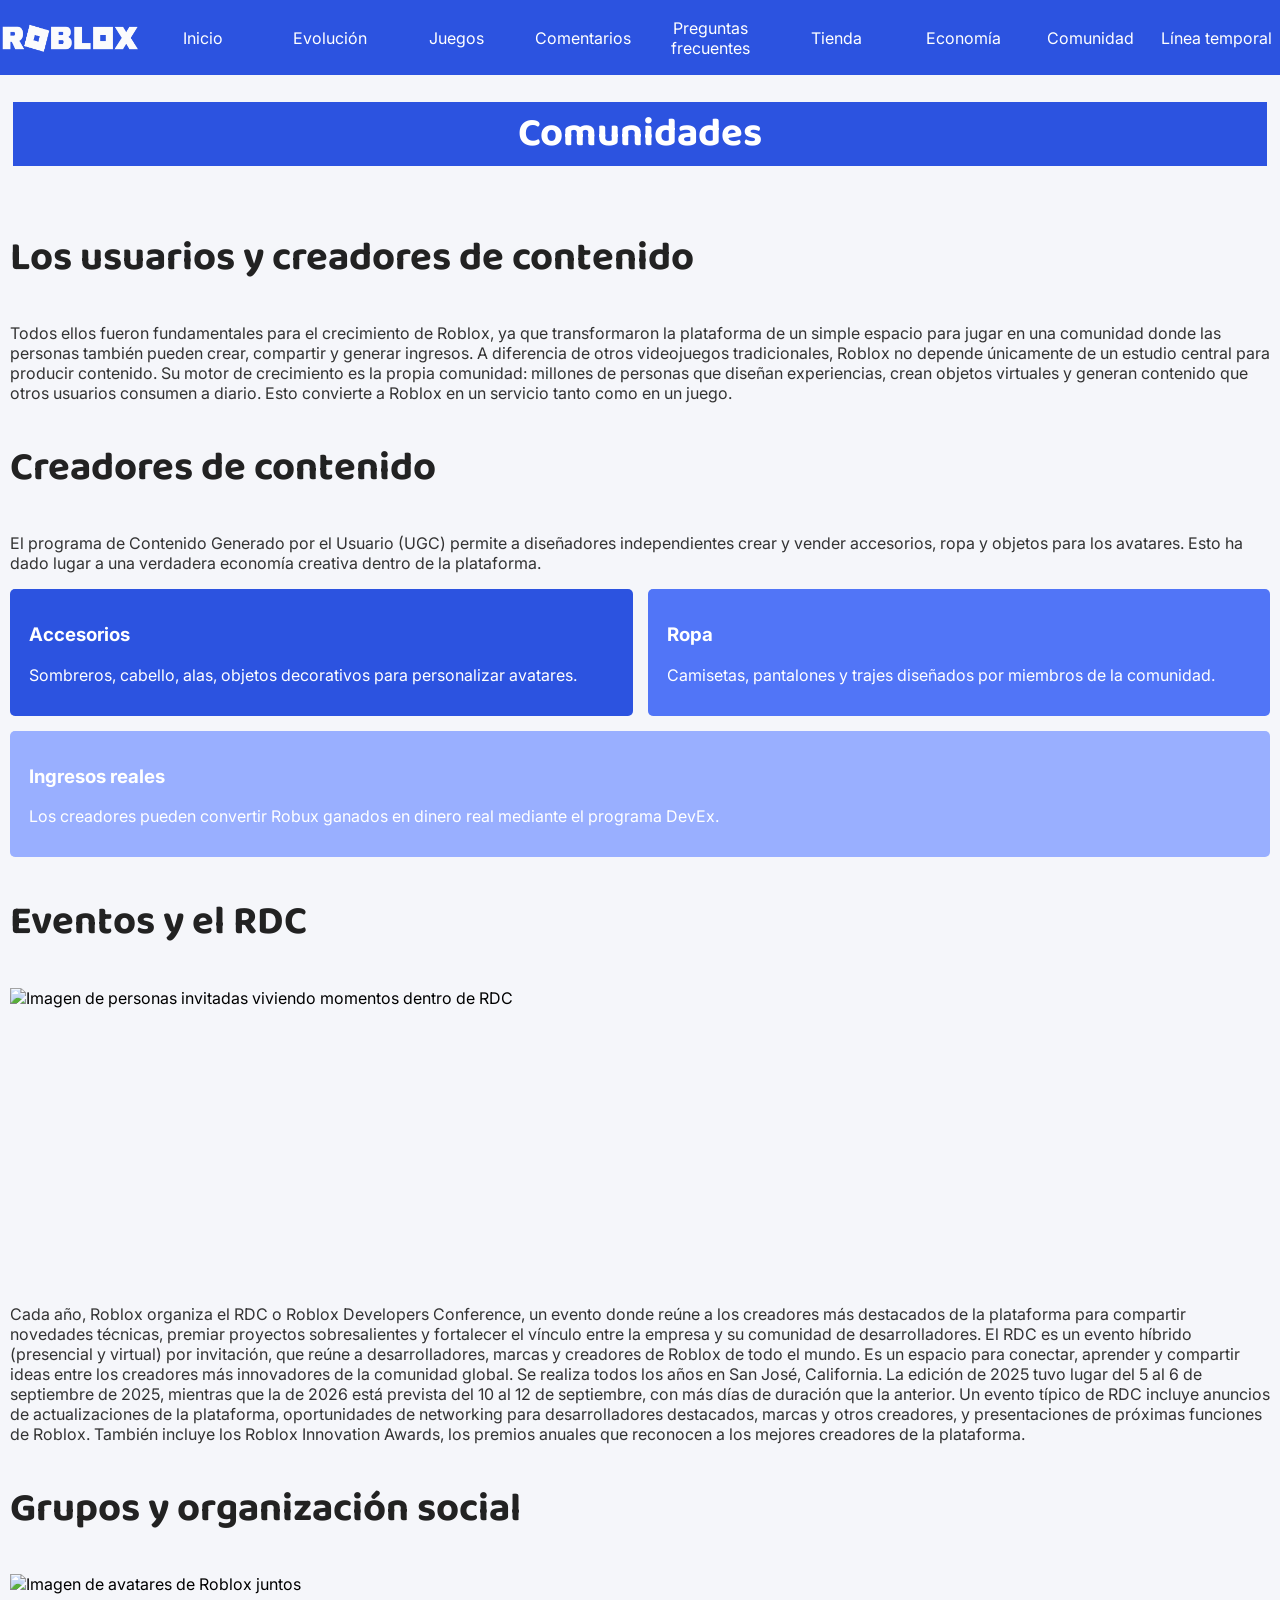
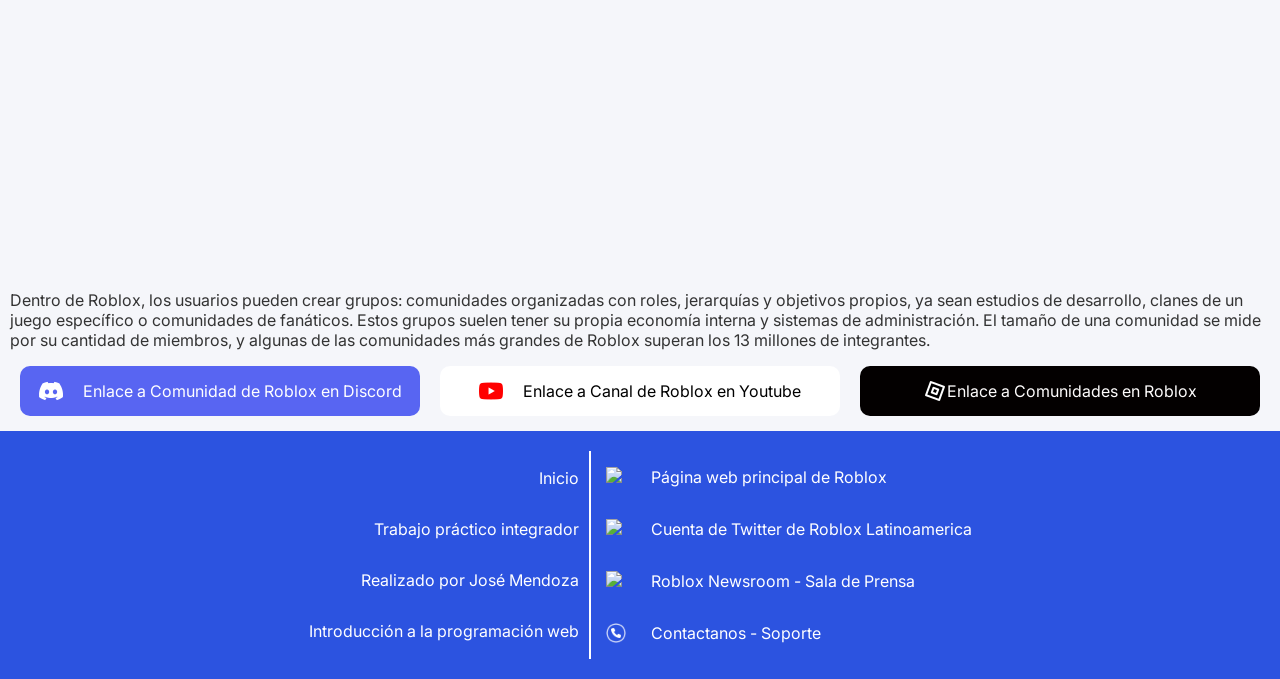
==== HTML/comunidad.html @ 5ef49c11 "Estructura actual del proyecto" ====
<!DOCTYPE html>
<html lang="es">
    <head>
        <meta charset="UTF-8">
        <meta name="author" content="José Mendoza">
        <meta name="description" content="Como está conformada la comunidad de Roblox">
        <meta name="keywords" content="Roblox, comunidad, grupos, eventos">
        <meta name="viewport" content="width=device-width, initial-scale=1.0">
        <title>Comunidad</title>
        <link rel="icon" href="https://i.pinimg.com/170x/2d/86/10/2d861021980ce7ecafe733d9e08bb48f.jpg">
        <link rel="preconnect" href="https://fonts.googleapis.com">
        <link href="https://fonts.googleapis.com/css2?family=Baloo+2:wght@600;700&family=Inter:wght@400;500&display=swap" rel="stylesheet">
        <style>
            nav {
                display: flex; 
                justify-content: space-evenly; 
                align-items: center;
                background-color: #2c53e0;
            }

            .nav_logo{
                display: flex;
                justify-content: center;
                align-items: center;
            }

            nav div {
                text-align: center;
                height: 75px;
                flex: 1;
            }

            nav div a {
                color: white;
                text-decoration: none;
                display: flex;
                height: 100%;
                justify-content: center;
                align-items: center;
            }

            nav div a.link:hover{
                background-color: white;
                color: black;
            }

            body {
                margin: 0;
                min-height: 100vh;
                background-color: #f5f6fa;
                display: flex;
                flex-direction: column;
            }

            h1, h2{
                margin-left: 10px;
                font-weight: bold;
                font-size: 40px;
                color: #222;
                font-family: 'Baloo 2', sans-serif;
            }

            main div.cont_titulo_prin{
                display: flex;
                justify-content: center;
            }

            h1.titulo_principal{
                margin-left: 0px;
                color: white;
                background-color: #2c53e0;
                width: 98%;
                text-align: center;
            }
            
            p{
                padding: 0 10px;
                color: #333
            }

            body, p, a, li, button, input, label {
                font-family: 'Inter', sans-serif;
            }

            .contenedor_tarjetas{
                display: flex;
                flex-wrap: wrap;
                gap: 15px;
                margin-top: 15px;
                margin-left: 10px;
                margin-right: 10px;
            }

            .tarjeta{
                padding: 15px;
                border-radius: 5px;
                flex: 1;
                min-width: 400px;
            }

            div.tarjeta p {
                padding: 0;
                color: white;
            }

            div.tarjeta[class="tarjeta t1"]{
                border-left: 4px solid #2c53e0;
                background-color: #2c53e0;
                color: white;
            }

            div.tarjeta[class="tarjeta t2"]{
                border-left: 4px solid #5175f7;
                background-color: #5175f7;
                color: white;
            }

            div.tarjeta[class="tarjeta t3"]{
                border-left: 4px solid #99afff;
                background-color: #99afff;
                color: white;
            }

            main article img{
                width: 98%;
                min-height: 300px;
                margin-left: 10px;
            }

            div.link_discord{
                display: flex;
                flex-direction: row;
                justify-content: center;
                margin-bottom: 15px;
            }

            div.link_discord a {
                display: flex;
                background-color: #5865F2;
                border-radius: 10px;
                justify-content: center;
                align-items: center;
                gap: 20px;
                min-width: 400px;
                min-height: 40px;
                color: white;
                text-decoration: none;
            }

            div.link_youtube{
                display: flex;
                flex-direction: row;
                justify-content: center;
                margin-bottom: 15px;
            }

            div.link_youtube a{
                display: flex;
                background-color: #FFFFFF;
                border-radius: 10px;
                justify-content: center;
                align-items: center;
                gap: 20px;
                min-width: 400px;
                min-height: 40px;
                color: black;
                text-decoration: none;
            }

            div.link_comunidades_rblx{
                display: flex;
                flex-direction: row;
                justify-content: center;
                margin-bottom: 15px;
            }

            div.link_comunidades_rblx a{
                display: flex;
                background-color: #030000;
                border-radius: 10px;
                justify-content: center;
                align-items: center;
                min-width: 400px;
                min-height: 50px;
                color: rgb(255, 253, 253);
                text-decoration: none;
            }

            div.enlaces{
                display: flex;
                justify-content: space-evenly;
                flex-wrap: wrap;
            }

            main article div a img {
                width: 30px;
                height: 30px;
            }

            footer {
                background-color: #2c53e0;
                color: white;
                padding: 20px;
                margin-top: auto;
                display: flex;
                justify-content: center;
            }

            footer div.lad_izq{
                border-right: 2px solid white;
                text-align: right;
                display: flex;
                flex-direction: column;
                justify-content: center;
                gap: 31px;
            }

            footer div.lad_izq p{
                margin: 0;
                color: white;
            }

            footer div.lad_der{
                text-align: left;
                display: flex;
                flex-direction: column;
                justify-content: center;
            }
            
            footer div.lad_der > div{
                display: flex;
                flex-direction: row;
                text-align: left;
            }

            footer div.lad_der div p{
                color: white;
            }

            footer div a{
                text-decoration: none;
                margin: 0 15px;
                display: flex;
                align-items: center;
                justify-content: center;
            }

            footer div a img{
                width: 20px;
                height: 20px;
            }
        </style>
    </head>
    <body>
        <header>
            <nav>
                <div class="nav_logo">
                    <img src="../Images/roblox-logo-2022.png" height="50px" width="140px" alt="Logo de Roblox azul">
                </div>
                <div>
                    <a class="link" href="../index.html">Inicio</a>
                </div>
                <div>
                    <a class="link" href="./evolucion.html">Evolución</a>
                </div>
                <div>
                    <a class="link" href="./juegos.html">Juegos</a>
                </div>
                <div>
                    <a class="link" href="./testimonios.html"> Comentarios</a>
                </div>
                <div>
                    <a class="link" href="./preguntas.html">
                    Preguntas frecuentes</a>
                </div>
                <div>
                    <a class="link" href="./tienda.html">Tienda</a>
                </div>
                <div>
                    <a class="link" href="./economia.html">Economía</a>
                </div>
                <div>
                    <a class="link" href="./comunidad.html">Comunidad</a>
                </div>
                <div>
                    <a class="link" href="./lineatemp.html">Línea temporal</a>
                </div>
            </nav>
        </header>
        <main>
            <div class="cont_titulo_prin">
                <h1 class="titulo_principal">Comunidades</h1>
            </div>
            <article>
                <h2>Los usuarios y creadores de contenido</h2>
                <p>
                    Todos ellos fueron fundamentales para el crecimiento de Roblox, ya que transformaron la plataforma de un simple espacio para jugar en una comunidad donde las personas también pueden crear, compartir y generar ingresos.
                    A diferencia de otros videojuegos tradicionales, Roblox no depende únicamente de un estudio central para producir contenido. Su motor de crecimiento es la propia comunidad: millones de personas que diseñan experiencias, crean objetos virtuales y generan contenido que otros usuarios consumen a diario. Esto convierte a Roblox en un servicio tanto como en un juego.
                </p>
            </article>
            <article>
                <h2>Creadores de contenido</h2>
                <p>El programa de Contenido Generado por el Usuario (UGC) permite a diseñadores independientes crear y vender accesorios, ropa y objetos para los avatares. Esto ha dado lugar a una verdadera economía creativa dentro de la plataforma.</p>
                <div class="contenedor_tarjetas">
                    <div class="tarjeta t1">
                        <h3>Accesorios</h3>
                        <p>Sombreros, cabello, alas, objetos decorativos para personalizar avatares.</p>
                    </div>
                    <div class="tarjeta t2">
                        <h3>Ropa</h3>
                        <p>Camisetas, pantalones y trajes diseñados por miembros de la comunidad.</p>
                    </div>
                    <div class="tarjeta t3">
                        <h3>Ingresos reales</h3>
                        <p>Los creadores pueden convertir Robux ganados en dinero real mediante el programa DevEx.</p>
                    </div>
                </div>
            </article>
            <article>
                <h2>Eventos y el RDC</h2>
                <img src="https://deusens.com/uploads/blog/2025/09/RDC-2025/RDC25-general.webp" alt="Imagen de personas invitadas viviendo momentos dentro de RDC">
                <p>
                    Cada año, Roblox organiza el RDC o Roblox Developers Conference, un evento donde reúne a los creadores más destacados de la plataforma para compartir novedades técnicas, premiar proyectos sobresalientes y fortalecer el vínculo entre la empresa y su comunidad de desarrolladores.
                    El RDC es un evento híbrido (presencial y virtual) por invitación, que reúne a desarrolladores, marcas y creadores de Roblox de todo el mundo. Es un espacio para conectar, aprender y compartir ideas entre los creadores más innovadores de la comunidad global. 
                    Se realiza todos los años en San José, California. La edición de 2025 tuvo lugar del 5 al 6 de septiembre de 2025, mientras que la de 2026 está prevista del 10 al 12 de septiembre, con más días de duración que la anterior. 
                    Un evento típico de RDC incluye anuncios de actualizaciones de la plataforma, oportunidades de networking para desarrolladores destacados, marcas y otros creadores, y presentaciones de próximas funciones de Roblox. También incluye los Roblox Innovation Awards, los premios anuales que reconocen a los mejores creadores de la plataforma. 
                </p>
            </article>
            <article>
                <h2>Grupos y organización social</h2>
                <img src="https://wallpapers.com/images/hd/cool-roblox-pictures-zrqgg26w50c0ux82.jpg" alt="Imagen de avatares de Roblox juntos">
                <p>
                    Dentro de Roblox, los usuarios pueden crear grupos: comunidades organizadas con roles, jerarquías y objetivos propios, ya sean estudios de desarrollo, clanes de un juego específico o comunidades de fanáticos. Estos grupos suelen tener su propia economía interna y sistemas de administración. El tamaño de una comunidad se mide por su cantidad de miembros, y algunas de las comunidades más grandes de Roblox superan los 13 millones de integrantes.
                </p>
            </article>
            <div class="enlaces">
                <div class="link_discord">
                    <a href="https://discord.gg/robloxunofficial" target="_blank">
                        <img src="../Images/discord.png" alt="Icono de Discord">
                        Enlace a Comunidad de Roblox en Discord
                    </a>
                </div>
                <div class="link_youtube">
                    <a href="https://www.youtube.com/Roblox" target="_blank">
                        <img src="../Images/youtube.png" alt="Icono de Youtube">
                        Enlace a Canal de Roblox en Youtube
                    </a>
                </div>
                <div class="link_comunidades_rblx">
                    <a href="https://www.roblox.com/communities" target="_blank">
                        <img src="../Images/roblox.png" alt="Icono de Roblox Communities">
                        Enlace a Comunidades en Roblox
                    </a>
                </div>
            </div>
        </main>
        <footer>
            <div class="lad_izq">
                <p>Inicio</p>
                <p>Trabajo práctico integrador</p>
                <p>Realizado por José Mendoza</p>
                <p>Introducción a la programación web</p>
            </div>
            <div class="lad_der">
                <div>
                    <a href="https://www.roblox.com/home" target="_blank">
                        <img src="https://i.pinimg.com/170x/2d/86/10/2d861021980ce7ecafe733d9e08bb48f.jpg" alt="Icono de Roblox">
                    </a>
                    <p>Página web principal de Roblox</p>
                </div>
                <div>
                    <a href="https://x.com/Roblox" target="_blank">
                        <img src="https://cdn.iconscout.com/icon/free/png-256/free-twitter-logo-icon-download-in-svg-png-gif-file-formats--x-new-sign-logos-pack-icons-7651211.png?f=webp&w=256" alt="Icono de Twitter/X">
                    </a>
                    <p>Cuenta de Twitter de Roblox Latinoamerica</p>
                </div>
                <div>
                    <a href="https://about.roblox.com/es/newsroom" target="_blank">
                        <img src="https://img.icons8.com/color/1200/roblox-studio.jpg" alt="Icono de Roblox Newsroom">
                    </a>
                    <p>Roblox Newsroom - Sala de Prensa</p>
                </div>
                <div>
                    <a href="./contacto.html">
                        <img src="../Images/telephone.png" alt="Icono de contactos">
                    </a>
                    <p>Contactanos - Soporte</p>
                </div>
            </div>
        </footer>  
    </body>
</html>
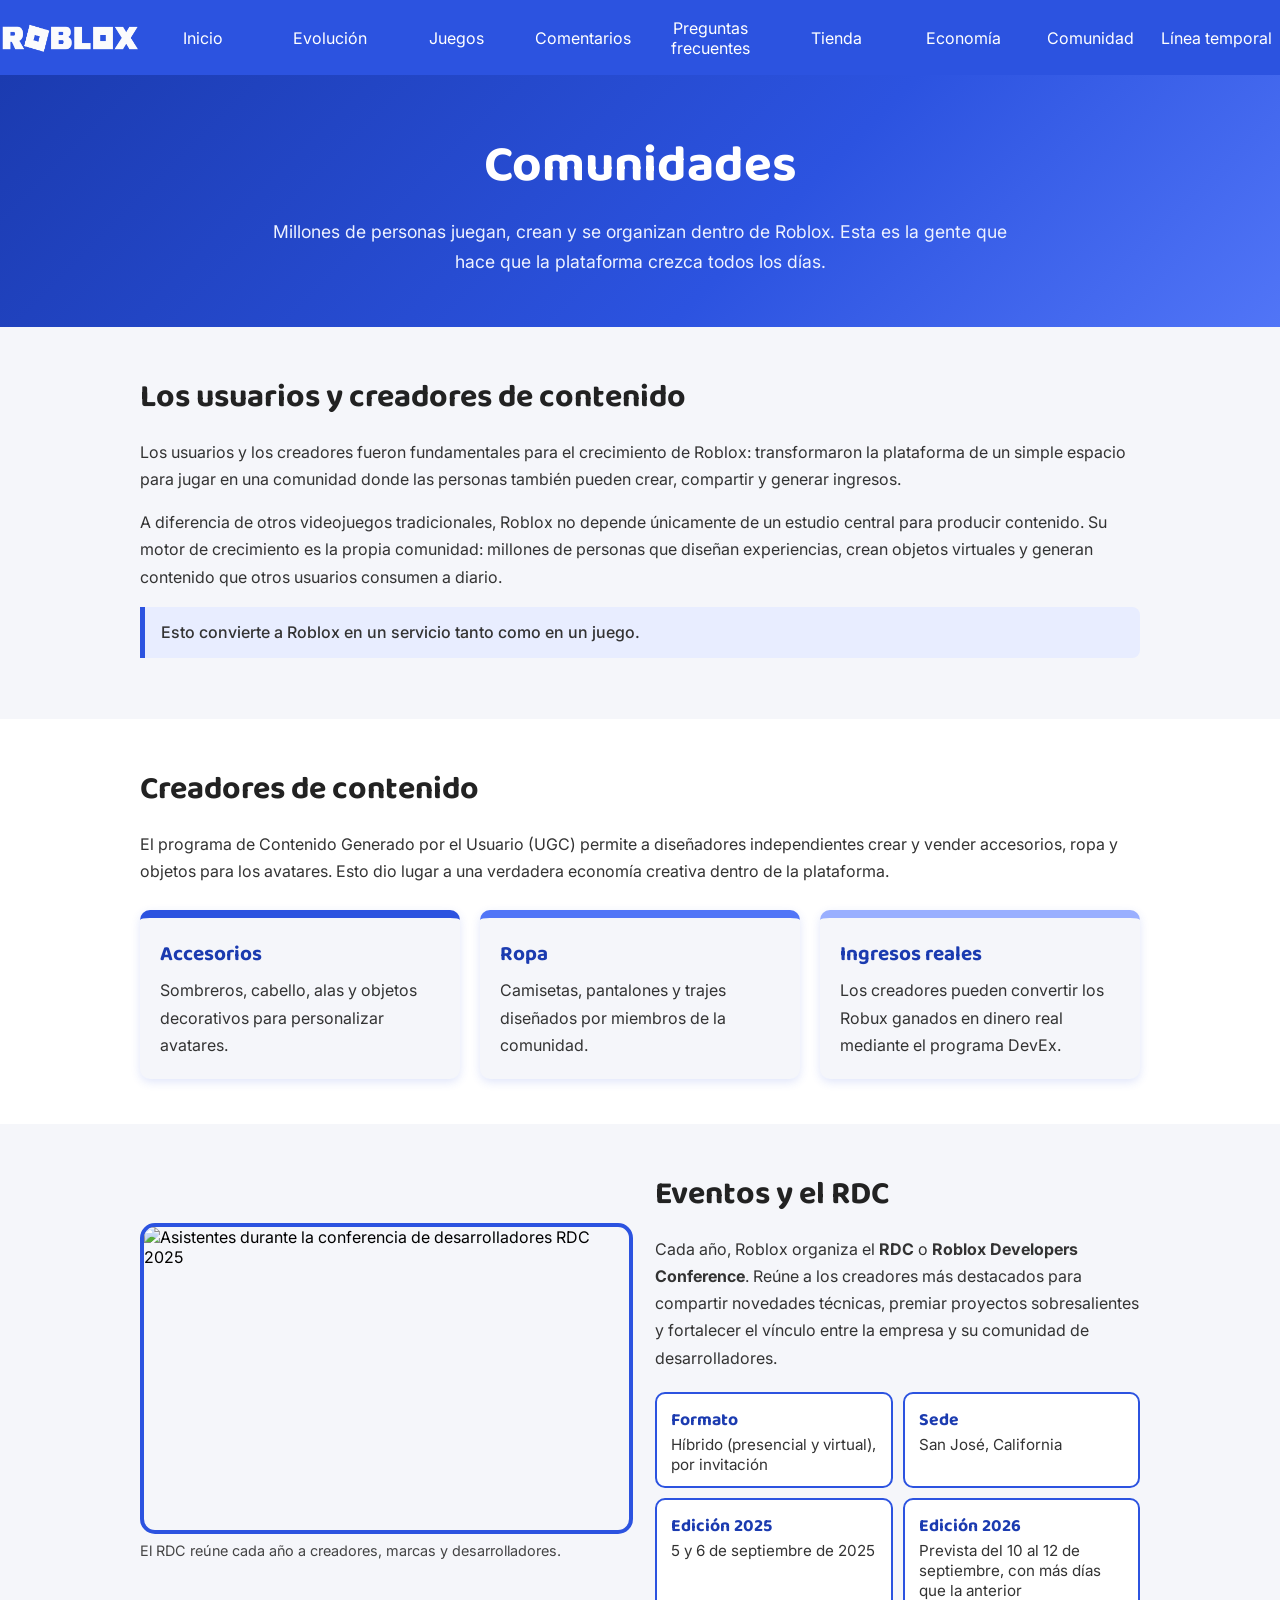
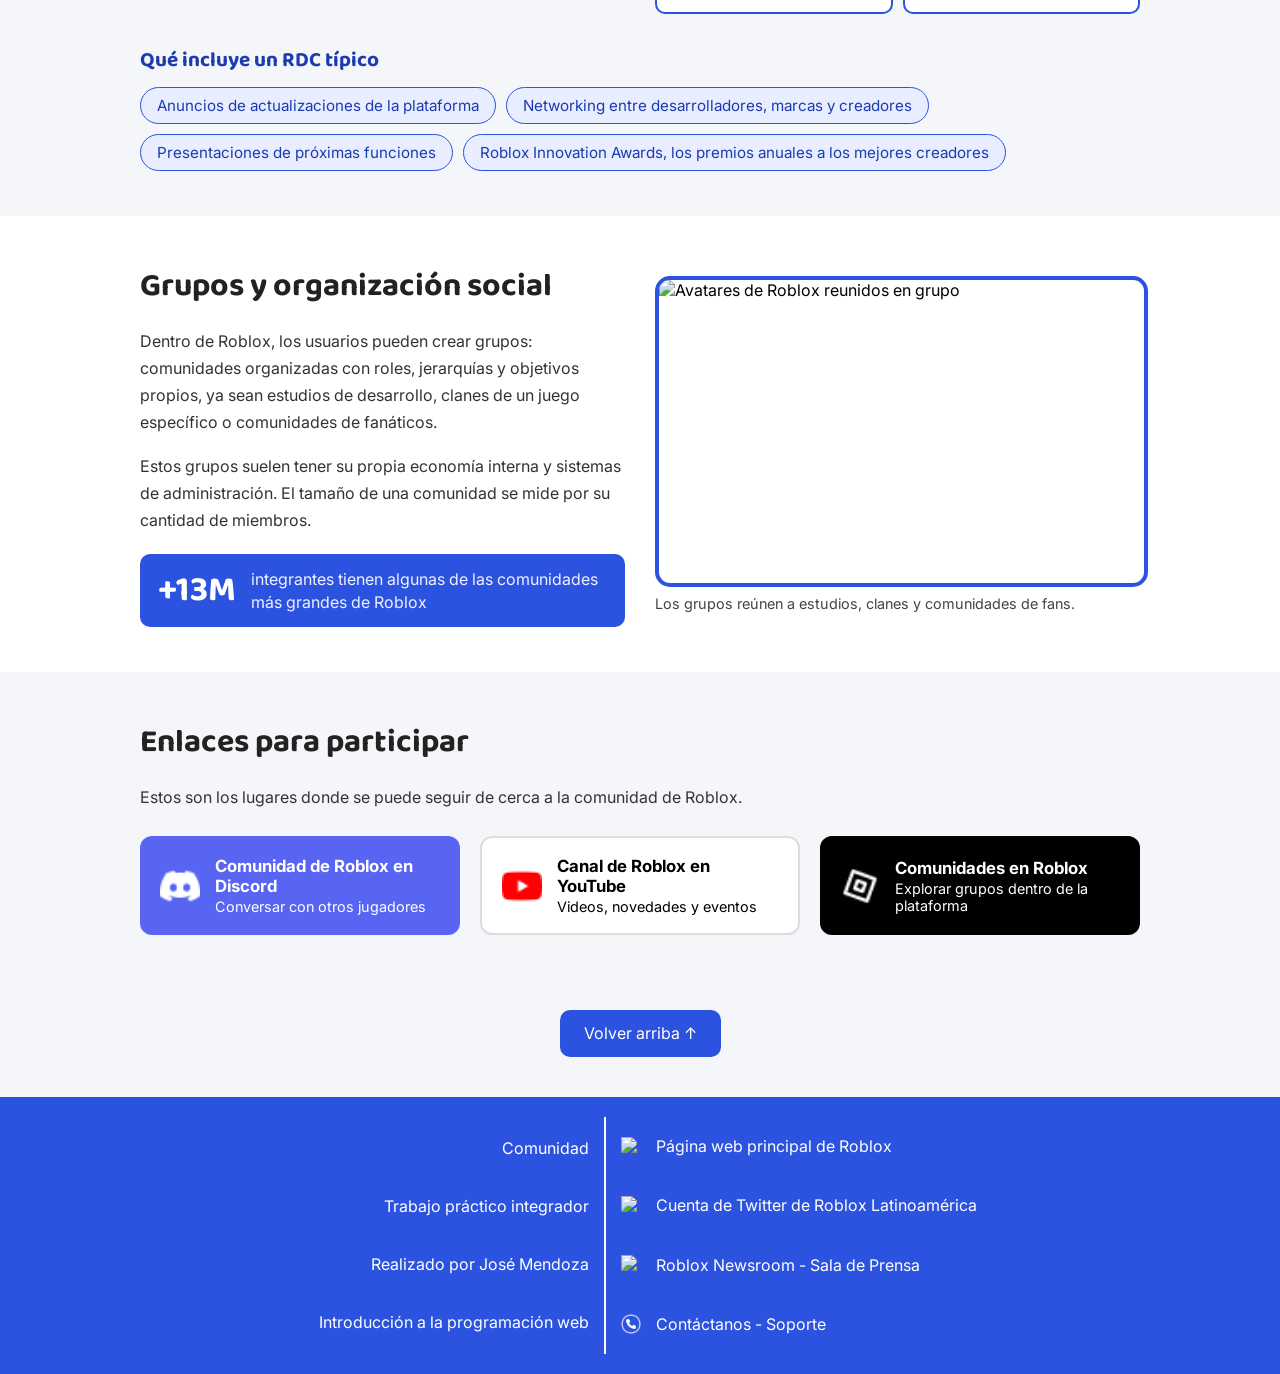
==== commit 58bdcd60: "Modificación del estilo de cada sección de la página y adición de JS a las secciones de tienda, line" ====
--- a/HTML/comunidad.html
+++ b/HTML/comunidad.html
@@ -3,255 +3,22 @@
     <head>
         <meta charset="UTF-8">
         <meta name="author" content="José Mendoza">
-        <meta name="description" content="Como está conformada la comunidad de Roblox">
-        <meta name="keywords" content="Roblox, comunidad, grupos, eventos">
+        <meta name="description" content="Cómo está conformada la comunidad de Roblox: usuarios, creadores de contenido, eventos como el RDC, grupos y enlaces para participar.">
+        <meta name="keywords" content="Roblox, comunidad, creadores, UGC, grupos, eventos, RDC">
         <meta name="viewport" content="width=device-width, initial-scale=1.0">
-        <title>Comunidad</title>
+        <meta name="robots" content="index, follow">
+        <meta name="theme-color" content="#2c53e0">
+        <title>Comunidad de Roblox | Creadores, grupos y eventos</title>
         <link rel="icon" href="https://i.pinimg.com/170x/2d/86/10/2d861021980ce7ecafe733d9e08bb48f.jpg">
         <link rel="preconnect" href="https://fonts.googleapis.com">
         <link href="https://fonts.googleapis.com/css2?family=Baloo+2:wght@600;700&family=Inter:wght@400;500&display=swap" rel="stylesheet">
-        <style>
-            nav {
-                display: flex; 
-                justify-content: space-evenly; 
-                align-items: center;
-                background-color: #2c53e0;
-            }
-
-            .nav_logo{
-                display: flex;
-                justify-content: center;
-                align-items: center;
-            }
-
-            nav div {
-                text-align: center;
-                height: 75px;
-                flex: 1;
-            }
-
-            nav div a {
-                color: white;
-                text-decoration: none;
-                display: flex;
-                height: 100%;
-                justify-content: center;
-                align-items: center;
-            }
-
-            nav div a.link:hover{
-                background-color: white;
-                color: black;
-            }
-
-            body {
-                margin: 0;
-                min-height: 100vh;
-                background-color: #f5f6fa;
-                display: flex;
-                flex-direction: column;
-            }
-
-            h1, h2{
-                margin-left: 10px;
-                font-weight: bold;
-                font-size: 40px;
-                color: #222;
-                font-family: 'Baloo 2', sans-serif;
-            }
-
-            main div.cont_titulo_prin{
-                display: flex;
-                justify-content: center;
-            }
-
-            h1.titulo_principal{
-                margin-left: 0px;
-                color: white;
-                background-color: #2c53e0;
-                width: 98%;
-                text-align: center;
-            }
-            
-            p{
-                padding: 0 10px;
-                color: #333
-            }
-
-            body, p, a, li, button, input, label {
-                font-family: 'Inter', sans-serif;
-            }
-
-            .contenedor_tarjetas{
-                display: flex;
-                flex-wrap: wrap;
-                gap: 15px;
-                margin-top: 15px;
-                margin-left: 10px;
-                margin-right: 10px;
-            }
-
-            .tarjeta{
-                padding: 15px;
-                border-radius: 5px;
-                flex: 1;
-                min-width: 400px;
-            }
-
-            div.tarjeta p {
-                padding: 0;
-                color: white;
-            }
-
-            div.tarjeta[class="tarjeta t1"]{
-                border-left: 4px solid #2c53e0;
-                background-color: #2c53e0;
-                color: white;
-            }
-
-            div.tarjeta[class="tarjeta t2"]{
-                border-left: 4px solid #5175f7;
-                background-color: #5175f7;
-                color: white;
-            }
-
-            div.tarjeta[class="tarjeta t3"]{
-                border-left: 4px solid #99afff;
-                background-color: #99afff;
-                color: white;
-            }
-
-            main article img{
-                width: 98%;
-                min-height: 300px;
-                margin-left: 10px;
-            }
-
-            div.link_discord{
-                display: flex;
-                flex-direction: row;
-                justify-content: center;
-                margin-bottom: 15px;
-            }
-
-            div.link_discord a {
-                display: flex;
-                background-color: #5865F2;
-                border-radius: 10px;
-                justify-content: center;
-                align-items: center;
-                gap: 20px;
-                min-width: 400px;
-                min-height: 40px;
-                color: white;
-                text-decoration: none;
-            }
-
-            div.link_youtube{
-                display: flex;
-                flex-direction: row;
-                justify-content: center;
-                margin-bottom: 15px;
-            }
-
-            div.link_youtube a{
-                display: flex;
-                background-color: #FFFFFF;
-                border-radius: 10px;
-                justify-content: center;
-                align-items: center;
-                gap: 20px;
-                min-width: 400px;
-                min-height: 40px;
-                color: black;
-                text-decoration: none;
-            }
-
-            div.link_comunidades_rblx{
-                display: flex;
-                flex-direction: row;
-                justify-content: center;
-                margin-bottom: 15px;
-            }
-
-            div.link_comunidades_rblx a{
-                display: flex;
-                background-color: #030000;
-                border-radius: 10px;
-                justify-content: center;
-                align-items: center;
-                min-width: 400px;
-                min-height: 50px;
-                color: rgb(255, 253, 253);
-                text-decoration: none;
-            }
-
-            div.enlaces{
-                display: flex;
-                justify-content: space-evenly;
-                flex-wrap: wrap;
-            }
-
-            main article div a img {
-                width: 30px;
-                height: 30px;
-            }
-
-            footer {
-                background-color: #2c53e0;
-                color: white;
-                padding: 20px;
-                margin-top: auto;
-                display: flex;
-                justify-content: center;
-            }
-
-            footer div.lad_izq{
-                border-right: 2px solid white;
-                text-align: right;
-                display: flex;
-                flex-direction: column;
-                justify-content: center;
-                gap: 31px;
-            }
-
-            footer div.lad_izq p{
-                margin: 0;
-                color: white;
-            }
-
-            footer div.lad_der{
-                text-align: left;
-                display: flex;
-                flex-direction: column;
-                justify-content: center;
-            }
-            
-            footer div.lad_der > div{
-                display: flex;
-                flex-direction: row;
-                text-align: left;
-            }
-
-            footer div.lad_der div p{
-                color: white;
-            }
-
-            footer div a{
-                text-decoration: none;
-                margin: 0 15px;
-                display: flex;
-                align-items: center;
-                justify-content: center;
-            }
-
-            footer div a img{
-                width: 20px;
-                height: 20px;
-            }
-        </style>
+        <link rel="stylesheet" href="../CSS/estilos_comunidad.css">
     </head>
-    <body>
+    <body id="inicio_pagina">
+        <!-- Enlace para saltar el menú (accesibilidad con teclado) -->
+        <a class="saltar_menu" href="#contenido">Saltar al contenido principal</a>
+
+        <!-- ENCABEZADO: logo + menú de navegación -->
         <header>
             <nav>
                 <div class="nav_logo">
@@ -267,11 +34,10 @@
                     <a class="link" href="./juegos.html">Juegos</a>
                 </div>
                 <div>
-                    <a class="link" href="./testimonios.html"> Comentarios</a>
-                </div>
-                <div>
-                    <a class="link" href="./preguntas.html">
-                    Preguntas frecuentes</a>
+                    <a class="link" href="./testimonios.html">Comentarios</a>
+                </div>
+                <div>
+                    <a class="link" href="./preguntas.html">Preguntas frecuentes</a>
                 </div>
                 <div>
                     <a class="link" href="./tienda.html">Tienda</a>
@@ -287,106 +53,164 @@
                 </div>
             </nav>
         </header>
-        <main>
-            <div class="cont_titulo_prin">
-                <h1 class="titulo_principal">Comunidades</h1>
-            </div>
-            <article>
-                <h2>Los usuarios y creadores de contenido</h2>
-                <p>
-                    Todos ellos fueron fundamentales para el crecimiento de Roblox, ya que transformaron la plataforma de un simple espacio para jugar en una comunidad donde las personas también pueden crear, compartir y generar ingresos.
-                    A diferencia de otros videojuegos tradicionales, Roblox no depende únicamente de un estudio central para producir contenido. Su motor de crecimiento es la propia comunidad: millones de personas que diseñan experiencias, crean objetos virtuales y generan contenido que otros usuarios consumen a diario. Esto convierte a Roblox en un servicio tanto como en un juego.
-                </p>
-            </article>
-            <article>
-                <h2>Creadores de contenido</h2>
-                <p>El programa de Contenido Generado por el Usuario (UGC) permite a diseñadores independientes crear y vender accesorios, ropa y objetos para los avatares. Esto ha dado lugar a una verdadera economía creativa dentro de la plataforma.</p>
-                <div class="contenedor_tarjetas">
-                    <div class="tarjeta t1">
-                        <h3>Accesorios</h3>
-                        <p>Sombreros, cabello, alas, objetos decorativos para personalizar avatares.</p>
-                    </div>
-                    <div class="tarjeta t2">
-                        <h3>Ropa</h3>
-                        <p>Camisetas, pantalones y trajes diseñados por miembros de la comunidad.</p>
-                    </div>
-                    <div class="tarjeta t3">
-                        <h3>Ingresos reales</h3>
-                        <p>Los creadores pueden convertir Robux ganados en dinero real mediante el programa DevEx.</p>
-                    </div>
-                </div>
-            </article>
-            <article>
-                <h2>Eventos y el RDC</h2>
-                <img src="https://deusens.com/uploads/blog/2025/09/RDC-2025/RDC25-general.webp" alt="Imagen de personas invitadas viviendo momentos dentro de RDC">
-                <p>
-                    Cada año, Roblox organiza el RDC o Roblox Developers Conference, un evento donde reúne a los creadores más destacados de la plataforma para compartir novedades técnicas, premiar proyectos sobresalientes y fortalecer el vínculo entre la empresa y su comunidad de desarrolladores.
-                    El RDC es un evento híbrido (presencial y virtual) por invitación, que reúne a desarrolladores, marcas y creadores de Roblox de todo el mundo. Es un espacio para conectar, aprender y compartir ideas entre los creadores más innovadores de la comunidad global. 
-                    Se realiza todos los años en San José, California. La edición de 2025 tuvo lugar del 5 al 6 de septiembre de 2025, mientras que la de 2026 está prevista del 10 al 12 de septiembre, con más días de duración que la anterior. 
-                    Un evento típico de RDC incluye anuncios de actualizaciones de la plataforma, oportunidades de networking para desarrolladores destacados, marcas y otros creadores, y presentaciones de próximas funciones de Roblox. También incluye los Roblox Innovation Awards, los premios anuales que reconocen a los mejores creadores de la plataforma. 
-                </p>
-            </article>
-            <article>
-                <h2>Grupos y organización social</h2>
-                <img src="https://wallpapers.com/images/hd/cool-roblox-pictures-zrqgg26w50c0ux82.jpg" alt="Imagen de avatares de Roblox juntos">
-                <p>
-                    Dentro de Roblox, los usuarios pueden crear grupos: comunidades organizadas con roles, jerarquías y objetivos propios, ya sean estudios de desarrollo, clanes de un juego específico o comunidades de fanáticos. Estos grupos suelen tener su propia economía interna y sistemas de administración. El tamaño de una comunidad se mide por su cantidad de miembros, y algunas de las comunidades más grandes de Roblox superan los 13 millones de integrantes.
-                </p>
-            </article>
-            <div class="enlaces">
-                <div class="link_discord">
-                    <a href="https://discord.gg/robloxunofficial" target="_blank">
-                        <img src="../Images/discord.png" alt="Icono de Discord">
-                        Enlace a Comunidad de Roblox en Discord
-                    </a>
-                </div>
-                <div class="link_youtube">
-                    <a href="https://www.youtube.com/Roblox" target="_blank">
-                        <img src="../Images/youtube.png" alt="Icono de Youtube">
-                        Enlace a Canal de Roblox en Youtube
-                    </a>
-                </div>
-                <div class="link_comunidades_rblx">
-                    <a href="https://www.roblox.com/communities" target="_blank">
-                        <img src="../Images/roblox.png" alt="Icono de Roblox Communities">
-                        Enlace a Comunidades en Roblox
-                    </a>
-                </div>
-            </div>
+
+        <main id="contenido">
+
+            <!-- PORTADA DE LA SECCIÓN -->
+            <section class="portada">
+                <h1>Comunidades</h1>
+                <p>Millones de personas juegan, crean y se organizan dentro de Roblox. Esta es la gente que hace que la plataforma crezca todos los días.</p>
+            </section>
+
+            <!-- USUARIOS Y CREADORES -->
+            <section class="bloque" id="usuarios">
+                <div class="bloque_interior">
+                    <h2>Los usuarios y creadores de contenido</h2>
+                    <p>Los usuarios y los creadores fueron fundamentales para el crecimiento de Roblox: transformaron la plataforma de un simple espacio para jugar en una comunidad donde las personas también pueden crear, compartir y generar ingresos.</p>
+                    <p>A diferencia de otros videojuegos tradicionales, Roblox no depende únicamente de un estudio central para producir contenido. Su motor de crecimiento es la propia comunidad: millones de personas que diseñan experiencias, crean objetos virtuales y generan contenido que otros usuarios consumen a diario.</p>
+                    <p class="destacado">Esto convierte a Roblox en un servicio tanto como en un juego.</p>
+                </div>
+            </section>
+
+            <!-- CREADORES DE CONTENIDO (UGC) -->
+            <section class="bloque_claro" id="creadores">
+                <div class="bloque_interior">
+                    <h2>Creadores de contenido</h2>
+                    <p>El programa de Contenido Generado por el Usuario (UGC) permite a diseñadores independientes crear y vender accesorios, ropa y objetos para los avatares. Esto dio lugar a una verdadera economía creativa dentro de la plataforma.</p>
+                    <div class="contenedor_tarjetas">
+                        <article class="tarjeta t1">
+                            <h3>Accesorios</h3>
+                            <p>Sombreros, cabello, alas y objetos decorativos para personalizar avatares.</p>
+                        </article>
+                        <article class="tarjeta t2">
+                            <h3>Ropa</h3>
+                            <p>Camisetas, pantalones y trajes diseñados por miembros de la comunidad.</p>
+                        </article>
+                        <article class="tarjeta t3">
+                            <h3>Ingresos reales</h3>
+                            <p>Los creadores pueden convertir los Robux ganados en dinero real mediante el programa DevEx.</p>
+                        </article>
+                    </div>
+                </div>
+            </section>
+
+            <!-- EVENTOS Y RDC -->
+            <section class="bloque" id="eventos">
+                <div class="bloque_interior dos_columnas">
+                    <figure class="figura">
+                        <img src="https://deusens.com/uploads/blog/2025/09/RDC-2025/RDC25-general.webp" alt="Asistentes durante la conferencia de desarrolladores RDC 2025">
+                        <figcaption>El RDC reúne cada año a creadores, marcas y desarrolladores.</figcaption>
+                    </figure>
+                    <div class="texto_columna">
+                        <h2>Eventos y el RDC</h2>
+                        <p>Cada año, Roblox organiza el <strong>RDC</strong> o <strong>Roblox Developers Conference</strong>. Reúne a los creadores más destacados para compartir novedades técnicas, premiar proyectos sobresalientes y fortalecer el vínculo entre la empresa y su comunidad de desarrolladores.</p>
+                        <ul class="datos_rdc">
+                            <li><strong>Formato</strong><span>Híbrido (presencial y virtual), por invitación</span></li>
+                            <li><strong>Sede</strong><span>San José, California</span></li>
+                            <li><strong>Edición 2025</strong><span>5 y 6 de septiembre de 2025</span></li>
+                            <li><strong>Edición 2026</strong><span>Prevista del 10 al 12 de septiembre, con más días que la anterior</span></li>
+                        </ul>
+                    </div>
+                </div>
+                <div class="bloque_interior">
+                    <h3>Qué incluye un RDC típico</h3>
+                    <ul class="etiquetas">
+                        <li>Anuncios de actualizaciones de la plataforma</li>
+                        <li>Networking entre desarrolladores, marcas y creadores</li>
+                        <li>Presentaciones de próximas funciones</li>
+                        <li>Roblox Innovation Awards, los premios anuales a los mejores creadores</li>
+                    </ul>
+                </div>
+            </section>
+
+            <!-- GRUPOS Y ORGANIZACIÓN SOCIAL -->
+            <section class="bloque_claro" id="grupos">
+                <div class="bloque_interior dos_columnas invertido">
+                    <figure class="figura">
+                        <img src="https://wallpapers.com/images/hd/cool-roblox-pictures-zrqgg26w50c0ux82.jpg" alt="Avatares de Roblox reunidos en grupo">
+                        <figcaption>Los grupos reúnen a estudios, clanes y comunidades de fans.</figcaption>
+                    </figure>
+                    <div class="texto_columna">
+                        <h2>Grupos y organización social</h2>
+                        <p>Dentro de Roblox, los usuarios pueden crear grupos: comunidades organizadas con roles, jerarquías y objetivos propios, ya sean estudios de desarrollo, clanes de un juego específico o comunidades de fanáticos.</p>
+                        <p>Estos grupos suelen tener su propia economía interna y sistemas de administración. El tamaño de una comunidad se mide por su cantidad de miembros.</p>
+                        <p class="cifra"><strong>+13M</strong><span>integrantes tienen algunas de las comunidades más grandes de Roblox</span></p>
+                    </div>
+                </div>
+            </section>
+
+            <!-- ENLACES PARA PARTICIPAR -->
+            <section class="bloque" id="enlaces">
+                <div class="bloque_interior">
+                    <h2>Enlaces para participar</h2>
+                    <p>Estos son los lugares donde se puede seguir de cerca a la comunidad de Roblox.</p>
+                    <div class="enlaces">
+                        <a class="enlace_tarjeta enlace_discord" href="https://discord.gg/robloxunofficial" target="_blank" rel="noopener noreferrer">
+                            <img src="../Images/discord.png" alt="">
+                            <span class="enlace_texto">
+                                <strong>Comunidad de Roblox en Discord</strong>
+                                <span>Conversar con otros jugadores</span>
+                            </span>
+                            <span class="solo_lectores">(se abre en una pestaña nueva)</span>
+                        </a>
+                        <a class="enlace_tarjeta enlace_youtube" href="https://www.youtube.com/Roblox" target="_blank" rel="noopener noreferrer">
+                            <img src="../Images/youtube.png" alt="">
+                            <span class="enlace_texto">
+                                <strong>Canal de Roblox en YouTube</strong>
+                                <span>Videos, novedades y eventos</span>
+                            </span>
+                            <span class="solo_lectores">(se abre en una pestaña nueva)</span>
+                        </a>
+                        <a class="enlace_tarjeta enlace_roblox" href="https://www.roblox.com/communities" target="_blank" rel="noopener noreferrer">
+                            <img src="../Images/roblox.png" alt="">
+                            <span class="enlace_texto">
+                                <strong>Comunidades en Roblox</strong>
+                                <span>Explorar grupos dentro de la plataforma</span>
+                            </span>
+                            <span class="solo_lectores">(se abre en una pestaña nueva)</span>
+                        </a>
+                    </div>
+                </div>
+            </section>
+
+            <!-- VOLVER ARRIBA -->
+            <p class="volver_arriba"><a href="#inicio_pagina">Volver arriba ↑</a></p>
         </main>
+
+        <!-- PIE DE PÁGINA -->
         <footer>
             <div class="lad_izq">
-                <p>Inicio</p>
+                <p>Comunidad</p>
                 <p>Trabajo práctico integrador</p>
                 <p>Realizado por José Mendoza</p>
                 <p>Introducción a la programación web</p>
             </div>
             <div class="lad_der">
                 <div>
-                    <a href="https://www.roblox.com/home" target="_blank">
+                    <a href="https://www.roblox.com/home" target="_blank" rel="noopener noreferrer">
                         <img src="https://i.pinimg.com/170x/2d/86/10/2d861021980ce7ecafe733d9e08bb48f.jpg" alt="Icono de Roblox">
                     </a>
                     <p>Página web principal de Roblox</p>
                 </div>
                 <div>
-                    <a href="https://x.com/Roblox" target="_blank">
+                    <a href="https://x.com/Roblox" target="_blank" rel="noopener noreferrer">
                         <img src="https://cdn.iconscout.com/icon/free/png-256/free-twitter-logo-icon-download-in-svg-png-gif-file-formats--x-new-sign-logos-pack-icons-7651211.png?f=webp&w=256" alt="Icono de Twitter/X">
                     </a>
-                    <p>Cuenta de Twitter de Roblox Latinoamerica</p>
-                </div>
-                <div>
-                    <a href="https://about.roblox.com/es/newsroom" target="_blank">
+                    <p>Cuenta de Twitter de Roblox Latinoamérica</p>
+                </div>
+                <div>
+                    <a href="https://about.roblox.com/es/newsroom" target="_blank" rel="noopener noreferrer">
                         <img src="https://img.icons8.com/color/1200/roblox-studio.jpg" alt="Icono de Roblox Newsroom">
                     </a>
                     <p>Roblox Newsroom - Sala de Prensa</p>
                 </div>
                 <div>
                     <a href="./contacto.html">
-                        <img src="../Images/telephone.png" alt="Icono de contactos">
-                    </a>
-                    <p>Contactanos - Soporte</p>
+                        <img src="../Images/telephone.png" alt="Icono de contacto">
+                    </a>
+                    <p>Contáctanos - Soporte</p>
                 </div>
             </div>
-        </footer>  
+        </footer>
     </body>
-</html>+</html>
--- a/CSS/estilos_comunidad.css
+++ b/CSS/estilos_comunidad.css
@@ -0,0 +1,488 @@
+/* ==========================================================
+   estilos_comunidad.css - Página de Comunidad
+   ========================================================== */
+
+/* ---------- Base ---------- */
+html {
+    scroll-behavior: smooth;
+}
+
+@media (prefers-reduced-motion: reduce) {
+    html {
+        scroll-behavior: auto;
+    }
+}
+
+body, p, a, li, button, input, label {
+    font-family: 'Inter', sans-serif;
+}
+
+body {
+    margin: 0;
+    min-height: 100vh;
+    background-color: #f5f6fa;
+    display: flex;
+    flex-direction: column;
+}
+
+h1, h2, h3 {
+    font-family: 'Baloo 2', sans-serif;
+    color: #222;
+    margin: 0 0 10px 0;
+}
+
+h2 {
+    font-size: 2rem;
+}
+
+p {
+    color: #333;
+    line-height: 1.7;
+}
+
+main {
+    flex: 1;
+}
+
+/* ---------- Enlace "saltar al contenido" ---------- */
+.saltar_menu {
+    position: absolute;
+    left: 10px;
+    top: -60px;
+    background-color: #222;
+    color: white;
+    padding: 10px 15px;
+    border-radius: 0 0 10px 10px;
+    z-index: 10;
+}
+
+.saltar_menu:focus {
+    top: 0;
+}
+
+/* Texto solo para lectores de pantalla (no se ve en pantalla) */
+.solo_lectores {
+    position: absolute;
+    width: 1px;
+    height: 1px;
+    overflow: hidden;
+    clip-path: inset(50%);
+    white-space: nowrap;
+}
+
+/* ---------- NAV ---------- */
+nav {
+    display: flex;
+    justify-content: space-evenly;
+    align-items: center;
+    background-color: #2c53e0;
+}
+
+.nav_logo {
+    display: flex;
+    justify-content: center;
+    align-items: center;
+}
+
+nav div {
+    text-align: center;
+    height: 75px;
+    flex: 1;
+}
+
+nav div a {
+    color: white;
+    text-decoration: none;
+    display: flex;
+    height: 100%;
+    justify-content: center;
+    align-items: center;
+}
+
+nav div a.link:hover {
+    background-color: white;
+    color: black;
+}
+
+/* Foco visible para quien navega con teclado */
+a:focus-visible {
+    outline: 3px solid #ffb703;
+    outline-offset: 2px;
+}
+
+/* ---------- PORTADA ---------- */
+.portada {
+    padding: 50px 20px;
+    text-align: center;
+    background-image: linear-gradient(135deg, #1b3bb0, #2c53e0 60%, #5175f7);
+}
+
+.portada h1 {
+    color: white;
+    font-size: clamp(2rem, 5vw, 3.2rem);
+}
+
+.portada p {
+    max-width: 750px;
+    margin: 0 auto;
+    color: #eef2ff;
+    font-size: 1.1rem;
+}
+
+/* ---------- BLOQUES: franjas que alternan el fondo ---------- */
+.bloque {
+    padding: 45px 20px;
+    background-color: #f5f6fa;
+}
+
+.bloque_claro {
+    padding: 45px 20px;
+    background-color: white;
+}
+
+.bloque_interior {
+    width: 100%;
+    max-width: 1000px;
+    margin: 0 auto;
+}
+
+.bloque_interior + .bloque_interior {
+    margin-top: 30px;
+}
+
+.bloque_interior h3 {
+    font-size: 1.3rem;
+    color: #1b3bb0;
+}
+
+/* Frase destacada */
+.destacado {
+    padding: 12px 16px;
+    background-color: #e8edff;
+    border-left: 5px solid #2c53e0;
+    border-radius: 0 8px 8px 0;
+    font-weight: 500;
+}
+
+/* ---------- TARJETAS DE CREADORES ---------- */
+.contenedor_tarjetas {
+    display: grid;
+    grid-template-columns: repeat(auto-fit, minmax(260px, 1fr));
+    gap: 20px;
+    margin-top: 25px;
+}
+
+.tarjeta {
+    padding: 20px;
+    background-color: #f5f6fa;
+    border-radius: 10px;
+    border-top: 8px solid #2c53e0;
+    box-shadow: 0 3px 10px rgba(44, 83, 224, 0.15);
+    transition: transform 0.2s;
+}
+
+.tarjeta:hover {
+    transform: translateY(-4px);
+}
+
+.tarjeta h3 {
+    margin-bottom: 6px;
+}
+
+.tarjeta p {
+    margin: 0;
+}
+
+/* Los tres colores de tu paleta, ahora como borde superior */
+.tarjeta.t1 {
+    border-top-color: #2c53e0;
+}
+
+.tarjeta.t2 {
+    border-top-color: #5175f7;
+}
+
+.tarjeta.t3 {
+    border-top-color: #99afff;
+}
+
+/* ---------- DOS COLUMNAS: imagen + texto ---------- */
+.dos_columnas {
+    display: flex;
+    flex-wrap: wrap;
+    align-items: center;
+    gap: 30px;
+}
+
+/* Imagen a la derecha en la sección de grupos */
+.dos_columnas.invertido {
+    flex-direction: row-reverse;
+}
+
+.figura {
+    flex: 1 1 380px;
+    margin: 0;
+}
+
+.figura img {
+    display: block;
+    width: 100%;
+    max-width: 100%;
+    aspect-ratio: 16 / 10;
+    object-fit: cover;
+    border: 4px solid #2c53e0;
+    border-radius: 15px;
+}
+
+.figura figcaption {
+    margin-top: 8px;
+    font-size: 0.9rem;
+    color: #444;
+}
+
+.texto_columna {
+    flex: 1 1 380px;
+}
+
+/* ---------- DATOS DEL RDC ---------- */
+.datos_rdc {
+    display: grid;
+    grid-template-columns: repeat(auto-fit, minmax(200px, 1fr));
+    gap: 10px;
+    list-style: none;
+    margin: 20px 0 0 0;
+    padding: 0;
+}
+
+.datos_rdc li {
+    padding: 12px 14px;
+    background-color: white;
+    border: 2px solid #2c53e0;
+    border-radius: 10px;
+}
+
+.datos_rdc strong {
+    display: block;
+    color: #1b3bb0;
+    font-family: 'Baloo 2', sans-serif;
+    font-size: 1.1rem;
+}
+
+.datos_rdc span {
+    font-size: 0.95rem;
+    color: #333;
+}
+
+/* ---------- ETIQUETAS ---------- */
+.etiquetas {
+    display: flex;
+    flex-wrap: wrap;
+    gap: 10px;
+    list-style: none;
+    margin: 0;
+    padding: 0;
+}
+
+.etiquetas li {
+    padding: 8px 16px;
+    background-color: #e8edff;
+    border: 1px solid #2c53e0;
+    border-radius: 20px;
+    color: #1b3bb0;
+    font-size: 0.95rem;
+}
+
+/* ---------- CIFRA DESTACADA ---------- */
+.cifra {
+    display: flex;
+    align-items: center;
+    gap: 15px;
+    margin: 20px 0 0 0;
+    padding: 14px 18px;
+    background-color: #2c53e0;
+    border-radius: 10px;
+}
+
+.cifra strong {
+    font-family: 'Baloo 2', sans-serif;
+    font-size: 2.2rem;
+    line-height: 1.1;
+    color: white;
+}
+
+.cifra span {
+    color: #eef2ff;
+    line-height: 1.4;
+}
+
+/* ---------- ENLACES PARA PARTICIPAR ---------- */
+.enlaces {
+    display: grid;
+    grid-template-columns: repeat(auto-fit, minmax(280px, 1fr));
+    gap: 20px;
+    margin-top: 25px;
+}
+
+.enlace_tarjeta {
+    display: flex;
+    align-items: center;
+    gap: 15px;
+    padding: 18px 20px;
+    border-radius: 12px;
+    text-decoration: none;
+    transition: transform 0.2s, box-shadow 0.2s;
+}
+
+.enlace_tarjeta:hover {
+    transform: translateY(-4px);
+    box-shadow: 0 6px 14px rgba(0, 0, 0, 0.25);
+}
+
+.enlace_tarjeta img {
+    width: 40px;
+    height: 40px;
+    flex-shrink: 0;
+}
+
+.enlace_texto {
+    display: flex;
+    flex-direction: column;
+    gap: 2px;
+}
+
+.enlace_texto strong {
+    font-size: 1.05rem;
+}
+
+.enlace_texto span {
+    font-size: 0.9rem;
+}
+
+.enlace_discord {
+    background-color: #5865F2;
+    color: white;
+}
+
+.enlace_youtube {
+    background-color: #FFFFFF;
+    color: black;
+    border: 2px solid #ddd;
+}
+
+.enlace_roblox {
+    background-color: #030000;
+    color: rgb(255, 253, 253);
+}
+
+/* ---------- Volver arriba ---------- */
+.volver_arriba {
+    text-align: center;
+    margin: 30px 0 40px 0;
+}
+
+.volver_arriba a {
+    display: inline-block;
+    padding: 10px 24px;
+    background-color: #2c53e0;
+    color: white;
+    text-decoration: none;
+    border-radius: 10px;
+}
+
+.volver_arriba a:hover {
+    background-color: #1b3bb0;
+}
+
+/* ---------- FOOTER ---------- */
+footer {
+    background-color: #2c53e0;
+    color: white;
+    padding: 20px;
+    margin-top: auto;
+    display: flex;
+    justify-content: center;
+}
+
+footer div.lad_izq {
+    border-right: 2px solid white;
+    text-align: right;
+    display: flex;
+    flex-direction: column;
+    justify-content: center;
+    gap: 31px;
+}
+
+footer div.lad_izq p {
+    margin: 0;
+    padding: 0 15px;
+    color: white;
+}
+
+footer div.lad_der {
+    text-align: left;
+    display: flex;
+    flex-direction: column;
+    justify-content: center;
+}
+
+footer div.lad_der > div {
+    display: flex;
+    flex-direction: row;
+    text-align: left;
+}
+
+footer div.lad_der div p {
+    color: white;
+}
+
+footer div a {
+    text-decoration: none;
+    margin: 0 15px;
+    display: flex;
+    align-items: center;
+    justify-content: center;
+}
+
+footer div a img {
+    width: 20px;
+    height: 20px;
+}
+
+/* ---------- RESPONSIVE ---------- */
+@media (max-width: 900px) {
+    nav {
+        flex-wrap: wrap;
+    }
+
+    nav div {
+        flex: 1 1 33%;
+        height: 55px;
+    }
+
+    .nav_logo {
+        flex: 1 1 100%;
+        padding: 8px 0;
+    }
+}
+
+@media (max-width: 600px) {
+    h2 {
+        font-size: 1.6rem;
+    }
+
+    .dos_columnas.invertido {
+        flex-direction: row;
+    }
+
+    footer {
+        flex-direction: column;
+    }
+
+    footer div.lad_izq {
+        border-right: none;
+        border-bottom: 2px solid white;
+        text-align: center;
+        padding-bottom: 15px;
+        margin-bottom: 15px;
+    }
+}
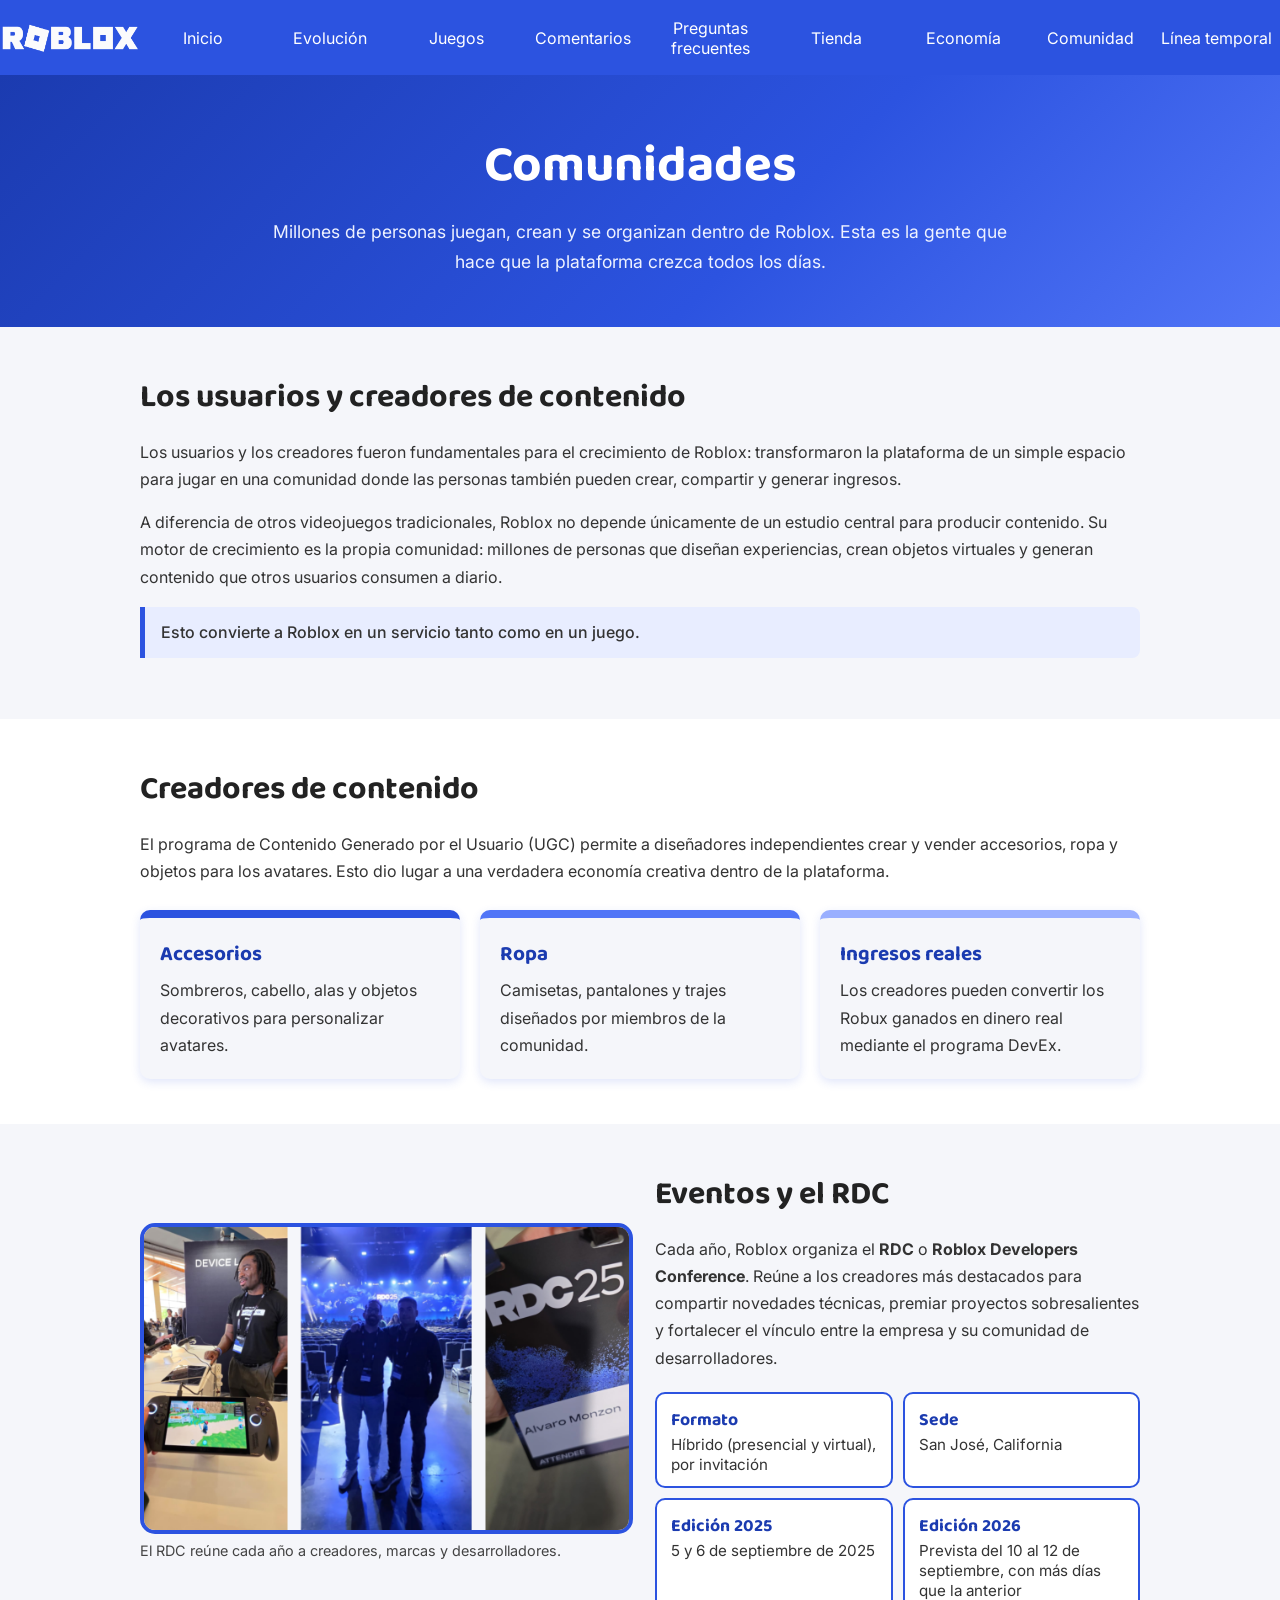
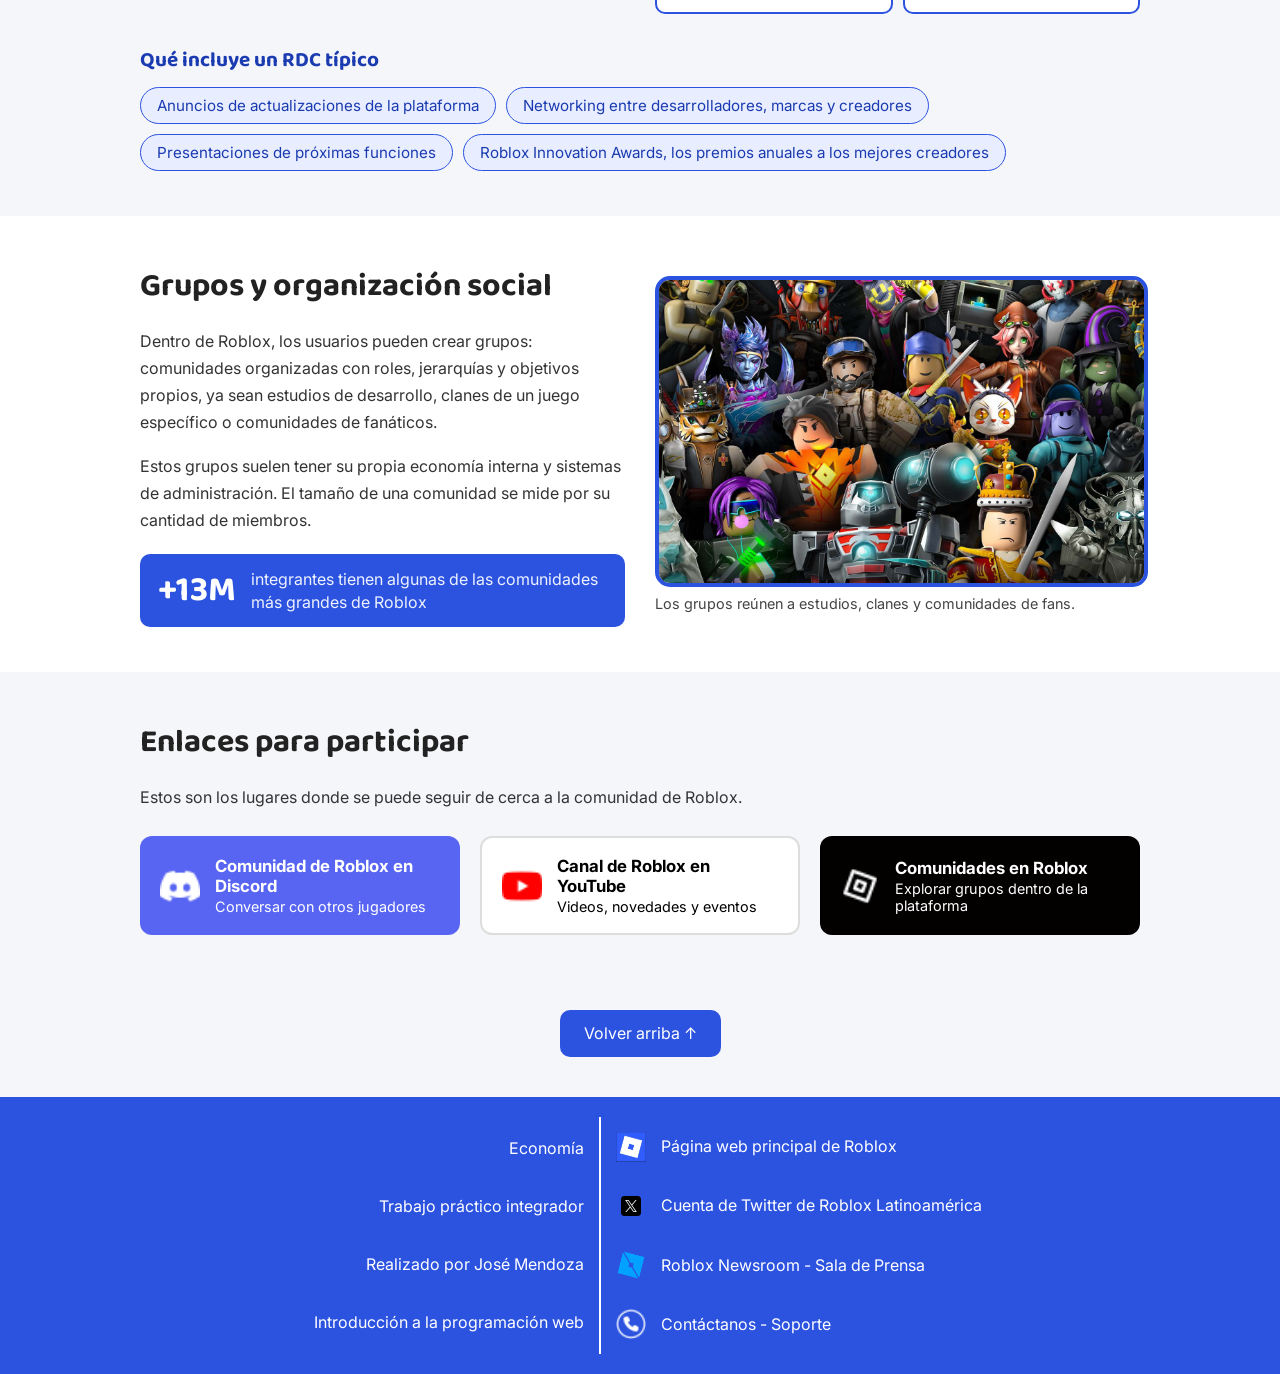
==== commit 55c45b32: "Todas las imagenes salen localmente, nuevo fondo en 'Tienda', hay contenido en el README y se han he" ====
--- a/HTML/comunidad.html
+++ b/HTML/comunidad.html
@@ -98,7 +98,7 @@
             <section class="bloque" id="eventos">
                 <div class="bloque_interior dos_columnas">
                     <figure class="figura">
-                        <img src="https://deusens.com/uploads/blog/2025/09/RDC-2025/RDC25-general.webp" alt="Asistentes durante la conferencia de desarrolladores RDC 2025">
+                        <img src="../Images/RDC25-asistentes.webp" alt="Asistentes durante la conferencia de desarrolladores RDC 2025">
                         <figcaption>El RDC reúne cada año a creadores, marcas y desarrolladores.</figcaption>
                     </figure>
                     <div class="texto_columna">
@@ -127,7 +127,7 @@
             <section class="bloque_claro" id="grupos">
                 <div class="bloque_interior dos_columnas invertido">
                     <figure class="figura">
-                        <img src="https://wallpapers.com/images/hd/cool-roblox-pictures-zrqgg26w50c0ux82.jpg" alt="Avatares de Roblox reunidos en grupo">
+                        <img src="../Images/roblox-characters.jpg" alt="Avatares de Roblox reunidos en grupo">
                         <figcaption>Los grupos reúnen a estudios, clanes y comunidades de fans.</figcaption>
                     </figure>
                     <div class="texto_columna">
@@ -180,7 +180,7 @@
         <!-- PIE DE PÁGINA -->
         <footer>
             <div class="lad_izq">
-                <p>Comunidad</p>
+                <p>Economía</p>
                 <p>Trabajo práctico integrador</p>
                 <p>Realizado por José Mendoza</p>
                 <p>Introducción a la programación web</p>
@@ -188,19 +188,19 @@
             <div class="lad_der">
                 <div>
                     <a href="https://www.roblox.com/home" target="_blank" rel="noopener noreferrer">
-                        <img src="https://i.pinimg.com/170x/2d/86/10/2d861021980ce7ecafe733d9e08bb48f.jpg" alt="Icono de Roblox">
+                        <img src="../Images/icono-roblox.jpg" alt="Icono de Roblox">
                     </a>
                     <p>Página web principal de Roblox</p>
                 </div>
                 <div>
                     <a href="https://x.com/Roblox" target="_blank" rel="noopener noreferrer">
-                        <img src="https://cdn.iconscout.com/icon/free/png-256/free-twitter-logo-icon-download-in-svg-png-gif-file-formats--x-new-sign-logos-pack-icons-7651211.png?f=webp&w=256" alt="Icono de Twitter/X">
+                        <img src="../Images/icono-twitter.webp" alt="Icono de Twitter/X">
                     </a>
                     <p>Cuenta de Twitter de Roblox Latinoamérica</p>
                 </div>
                 <div>
                     <a href="https://about.roblox.com/es/newsroom" target="_blank" rel="noopener noreferrer">
-                        <img src="https://img.icons8.com/color/1200/roblox-studio.jpg" alt="Icono de Roblox Newsroom">
+                        <img src="../Images/icono-roblox-studio.png" alt="Icono de Roblox Newsroom">
                     </a>
                     <p>Roblox Newsroom - Sala de Prensa</p>
                 </div>
--- a/CSS/estilos_comunidad.css
+++ b/CSS/estilos_comunidad.css
@@ -444,8 +444,8 @@
 }
 
 footer div a img {
-    width: 20px;
-    height: 20px;
+    width: 30px;
+    height: 30px;
 }
 
 /* ---------- RESPONSIVE ---------- */
